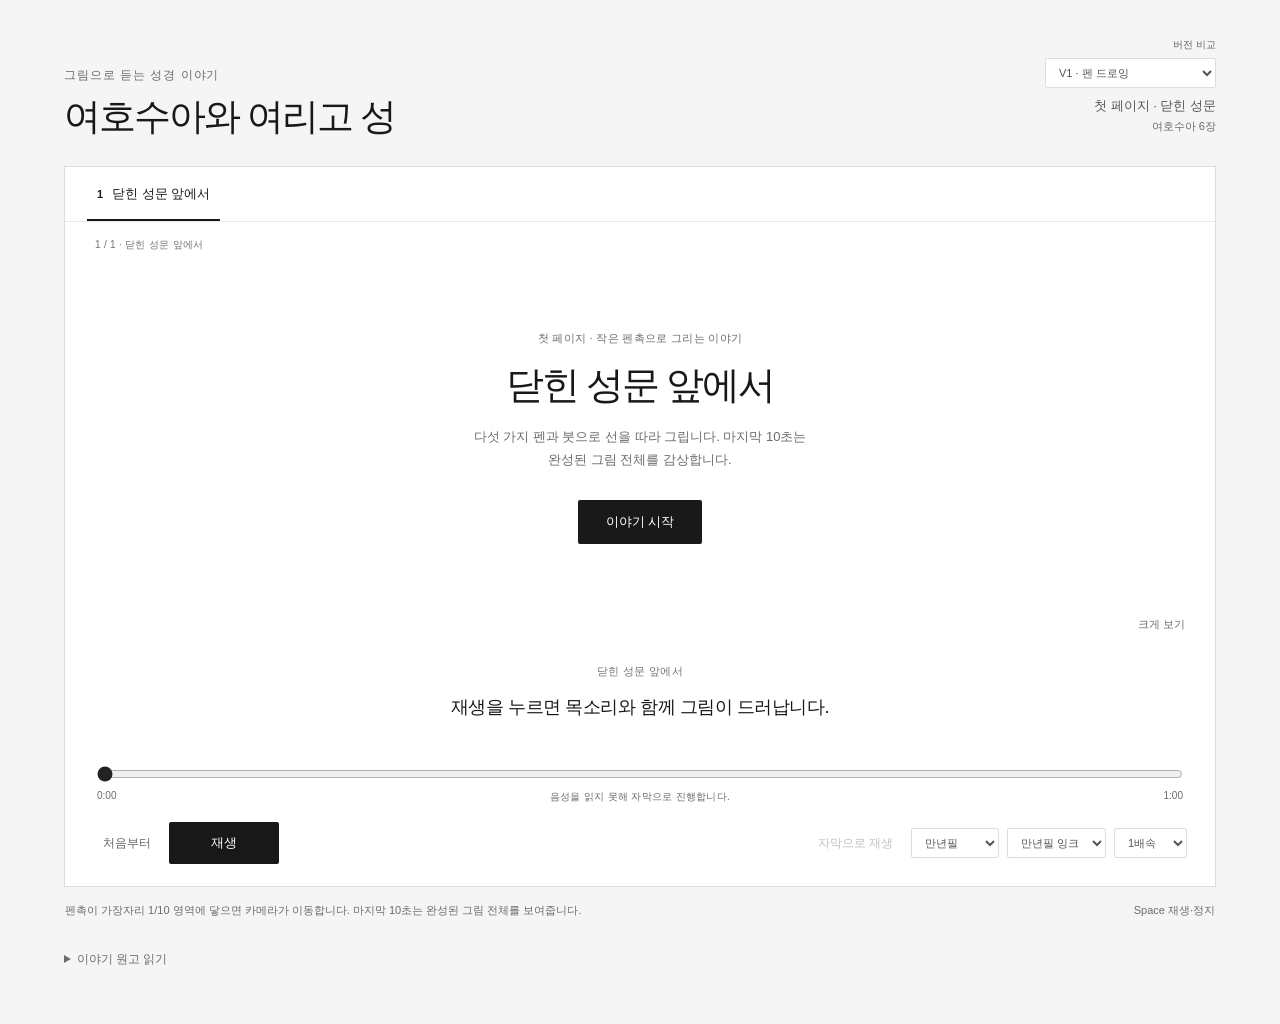
==== v1/index.html @ b448f4a0 "Publish J001 with mobile V2 default and V1 comparison" ====
<!doctype html>
<html lang="ko">
<head>
  <meta charset="UTF-8">
  <meta name="viewport" content="width=device-width, initial-scale=1">
  <meta name="theme-color" content="#f5f5f5">
  <meta name="description" content="펜촉이 실제 그림의 선을 따라 움직이는 여호수아 이야기 첫 페이지.">
  <title>여호수아와 여리고 성 · 잉크 이야기</title>
  <link rel="stylesheet" href="./styles.css">
  <link rel="stylesheet" href="../mobile.css">
  <link rel="icon" href="../favicon.svg" type="image/svg+xml">
  <script type="module" src="./app.js"></script>
  <script type="module" src="../versions.js"></script>
</head>
<body>
  <main class="page">
    <header class="heading">
      <div>
        <p class="overline">그림으로 듣는 성경 이야기</p>
        <h1>여호수아와 여리고 성</h1>
      </div>
      <div class="heading-options"><label class="version-label" for="version-picker">버전 비교</label><select id="version-picker" aria-label="버전 비교" data-base="../"><option value="v1" selected>V1 · 펜 드로잉</option><option value="v2">V2 · 두 사람의 그림 이야기</option></select><p class="reference">첫 페이지 · 닫힌 성문<span>여호수아 6장</span></p></div>
    </header>

    <section class="player" id="player" aria-label="그림 이야기 재생기" data-state="loading">
      <nav class="chapters single-page" aria-label="첫 페이지">
        <button type="button" data-chapter="0" aria-current="step" disabled><span>1</span>닫힌 성문 앞에서</button>
      </nav>

      <div class="stage" id="stage">
        <canvas id="scene" aria-label="펜과 붓이 선을 따라 그려내는 첫 페이지 그림"></canvas>
        <div class="intro" id="intro">
          <p class="intro-kicker">첫 페이지 · 작은 펜촉으로 그리는 이야기</p>
          <h2>닫힌 성문 앞에서</h2>
          <p id="load-message">그림과 목소리를 준비하고 있습니다.</p>
          <button type="button" id="start" disabled>이야기 시작</button>
        </div>
        <div class="scene-note" id="scene-note" aria-hidden="true">첫 번째 장면</div>
        <button class="expand" id="fullscreen" type="button" title="전체 화면" aria-label="전체 화면">크게 보기</button>
      </div>

      <div class="narration">
        <p class="chapter-title" id="chapter-title">닫힌 성문 앞에서</p>
        <p class="caption" id="caption" aria-live="off">재생을 누르면 목소리와 함께 그림이 드러납니다.</p>
      </div>

      <div class="timeline">
        <label for="seek" class="sr-only">이야기 재생 위치</label>
        <input id="seek" type="range" min="0" max="100" step="any" value="0" disabled aria-valuetext="시작 전">
        <div class="timecodes"><output id="current-time" aria-live="off">0:00</output><span id="playback-status" role="status">준비 중</span><output id="total-time" aria-live="off">0:00</output></div>
      </div>

      <div class="controls">
        <div class="transport">
          <button id="restart" class="quiet" type="button" disabled>처음부터</button>
          <button id="previous" class="step" type="button" aria-label="이전 장면" disabled hidden>이전</button>
          <button id="play" class="primary" type="button" disabled>재생</button>
          <button id="next" class="step" type="button" aria-label="다음 장면" disabled hidden>다음</button>
        </div>
        <details class="drawing-settings" id="drawing-settings" open><summary>그리기 설정</summary>
        <div class="preferences">
          <button id="mute" class="quiet" type="button" aria-pressed="false">음성 켜짐</button>
          <label for="pen-kind" class="sr-only">그리기 도구</label>
          <select id="pen-kind" aria-label="그리기 도구"><option value="fountain">만년필</option><option value="ballpoint">볼펜</option><option value="pencil">연필</option><option value="korean">한국 먹붓</option><option value="western">서양식 붓</option></select>
          <label for="ink-kind" class="sr-only">잉크 질감</label>
          <select id="ink-kind" aria-label="잉크 질감"><option value="crisp">또렷한 잉크</option><option value="fountain" selected>만년필 잉크</option><option value="soft">번지는 잉크</option><option value="meok">먹</option><option value="watercolor">흑백 수채</option></select>
          <label for="speed" class="sr-only">재생 속도</label>
          <select id="speed" aria-label="재생 속도"><option value="0.75">0.75배</option><option value="1" selected>1배속</option><option value="1.25">1.25배</option><option value="1.5">1.5배</option><option value="2">2배속</option></select>
        </div>
        </details>
      </div>
      <audio id="narrator" preload="metadata" playsinline></audio>
    </section>

    <footer class="footnote"><p>펜촉이 가장자리 1/10 영역에 닿으면 카메라가 이동합니다. 마지막 10초는 완성된 그림 전체를 보여줍니다.</p><span>Space 재생·정지</span></footer>
    <details class="transcript"><summary>이야기 원고 읽기</summary><div id="transcript"></div></details>
    <noscript>이 이야기를 재생하려면 브라우저의 JavaScript를 켜 주세요.</noscript>
  </main>
</body>
</html>
---- v1/styles.css ----
:root { color-scheme: light; font-family: -apple-system, BlinkMacSystemFont, "Apple SD Gothic Neo", "Noto Sans KR", sans-serif; color: #181818; background: #f5f5f5; font-synthesis: none; }
* { box-sizing: border-box; }
body { margin: 0; }
button, select, input { font: inherit; }
button, select { touch-action: manipulation; }
button { cursor: pointer; border: 0; background: none; color: inherit; }
button:disabled { cursor: default; opacity: .4; }
button:focus-visible, select:focus-visible, summary:focus-visible { outline: 2px solid #202020; outline-offset: 5px; }
.page { max-width: 1224px; margin: 0 auto; padding: 38px 36px 56px; }
.heading { display: flex; align-items: flex-end; justify-content: space-between; gap: 24px; margin-bottom: 26px; }
.overline { font-size: 12px; letter-spacing: .08em; color: #737373; margin: 0 0 10px; }
h1 { margin: 0; font-size: clamp(25px, 3vw, 37px); line-height: 1.25; letter-spacing: -.055em; font-weight: 650; }
.reference { margin: 0 0 3px; text-align: right; font-size: 13px; color: #555; line-height: 1.8; }
.reference span { display: block; color: #888; font-size: 11px; }
.heading-options { display: flex; align-items: flex-end; flex-direction: column; gap: 6px; }
.version-label { font-size: 10px; color: #666; }
.heading-options select { max-width: 230px; }
.player { background: white; border: 1px solid #ddd; overflow: hidden; }
.chapters { display: grid; grid-template-columns: repeat(4, 1fr); border-bottom: 1px solid #e9e9e9; padding: 0 22px; }
.chapters.single-page { grid-template-columns: 1fr; }
.chapters.single-page button { width: fit-content; }
.chapters button { text-align: left; padding: 18px 10px 16px; color: #838383; border-bottom: 2px solid transparent; font-size: 13px; white-space: nowrap; }
.chapters button span { display: inline-block; margin-right: 9px; font-size: 11px; font-variant-numeric: tabular-nums; }
.chapters button[aria-current="step"] { color: #181818; border-bottom-color: #181818; font-weight: 600; }
.chapters button.is-complete { color: #555; }
.stage { width: 100%; height: clamp(240px, calc(100dvh - 470px), 610px); min-height: 220px; position: relative; background: white; overflow: hidden; }
#scene { display: block; width: 100%; height: 100%; }
.intro { position: absolute; inset: 0; display: flex; flex-direction: column; align-items: center; justify-content: center; text-align: center; background: rgb(255 255 255 / .97); padding: 24px; transition: opacity .4s; }
.intro[hidden] { display: none; }
.intro h2 { font-size: clamp(24px, 3vw, 38px); font-weight: 500; letter-spacing: -.055em; margin: 14px 0; }
.intro-kicker { font-size: 11px; color: #777; letter-spacing: .03em; margin: 0; }
#load-message { margin: 0 0 28px; color: #777; font-size: 13px; line-height: 1.8; max-width: 360px; word-break: keep-all; }
#start { background: #191919; color: white; border-radius: 2px; padding: 13px 28px; font-size: 13px; }
.scene-note { position: absolute; top: 14px; left: 26px; font-size: 10px; letter-spacing: .03em; color: #999; pointer-events: none; }
.expand { position: absolute; bottom: 12px; right: 22px; color: #6b6b6b; font-size: 11px; padding: 8px; background: rgb(255 255 255 / .92); }
.narration { max-width: 850px; margin: 0 auto; padding: 12px 34px 10px; min-height: 110px; text-align: center; }
.chapter-title { font-size: 11px; letter-spacing: .03em; color: #999; margin: 0 0 12px; }
.caption { font-size: clamp(15px, 1.7vw, 18px); line-height: 1.8; letter-spacing: -.025em; word-break: keep-all; margin: 0; min-height: 64px; }
.timeline { padding: 0 32px; }
input[type="range"] { accent-color: #222; width: 100%; height: 18px; margin: 0; cursor: pointer; }
.timecodes { display: flex; justify-content: space-between; font-size: 10px; font-variant-numeric: tabular-nums; color: #777; margin-top: 3px; }
#playback-status { color: #777; letter-spacing: .03em; }
.controls { display: flex; align-items: center; justify-content: space-between; padding: 18px 28px 22px; gap: 20px; }
.transport, .preferences { display: flex; align-items: center; gap: 8px; }
.preferences { flex-wrap: wrap; justify-content: flex-end; }
.primary { min-width: 110px; padding: 12px 22px; background: #181818; color: white; border-radius: 2px; font-size: 13px; }
.primary:hover:not(:disabled), #start:hover:not(:disabled) { background: #383838; }
.quiet, .step { padding: 12px 10px; font-size: 12px; color: #666; }
.step { color: #333; }
select { background: white; color: #555; border: 1px solid #ddd; border-radius: 2px; padding: 7px 9px; font-size: 11px; }
.footnote { display: flex; align-items: baseline; justify-content: space-between; gap: 20px; padding: 14px 1px; color: #888; font-size: 11px; line-height: 1.8; }
.footnote p { margin: 0; }
.footnote span { flex-shrink: 0; }
.transcript { margin-top: 16px; font-size: 12px; color: #777; }
summary { cursor: pointer; display: list-item; width: fit-content; }
#transcript { max-width: 680px; padding: 22px 0; color: #555; font-size: 14px; line-height: 2; word-break: keep-all; }
#transcript h3 { font-weight: 600; color: #222; margin: 30px 0 14px; }
#transcript p { margin: 0 0 14px; white-space: pre-line; }
.sr-only { position: absolute; width: 1px; height: 1px; padding: 0; margin: -1px; overflow: hidden; clip: rect(0, 0, 0, 0); white-space: nowrap; border: 0; }
.player:fullscreen { width: 100%; height: 100dvh; display: flex; flex-direction: column; border: none; background: white; }
.player:fullscreen .stage { flex: 1; height: auto; }
.player:fullscreen .narration { width: 100%; }
/* Small secondary labels remain readable against the white player. */
.chapters button, .scene-note, .chapter-title, .reference span, .footnote { color: #737373; }
.overline, .reference span, .footnote, .transcript, .timecodes, #playback-status, .intro-kicker, #load-message { color: #6b6b6b; }
.intro, .expand, .scene-note { background: #fff; }
.scene-note { padding: 2px 4px; }
@media (min-width: 1500px) { .page { padding-top: 48px; } }
@media (min-width: 701px) and (max-height: 800px) {
  .page { padding: 18px 32px 28px; }
  .heading { margin-bottom: 15px; }
  h1 { font-size: 28px; }
  .overline { font-size: 10px; margin-bottom: 6px; }
  .chapters button { padding-top: 12px; padding-bottom: 11px; font-size: 12px; }
  .stage { height: clamp(180px, calc(100dvh - 370px), 460px); min-height: 180px; }
  .narration { min-height: 86px; padding-top: 8px; padding-bottom: 4px; }
  .chapter-title { margin-bottom: 6px; font-size: 10px; }
  .caption { font-size: 15px; line-height: 1.7; min-height: 51px; }
  .controls { padding-top: 12px; padding-bottom: 14px; }
  .primary { padding-top: 10px; padding-bottom: 10px; }
}
@media (max-width: 700px) {
  .page { padding: 24px 14px 36px; }
  .heading { margin-bottom: 20px; gap: 12px; }
  .heading { flex-wrap: wrap; }
  .heading-options { flex-direction: row; align-items: center; gap: 8px; }
  .reference { display: none; }
  .chapters { padding: 0 7px; }
  .chapters button { font-size: 11px; padding: 16px 5px 14px; text-align: center; }
  .chapters button span { margin-right: 5px; }
  .stage { height: clamp(200px, min(62vw, calc(100dvh - 455px)), 400px); min-height: 200px; }
  .scene-note { left: 15px; font-size: 9px; }
  .expand { right: 10px; bottom: 4px; }
  .narration { padding: 12px 20px 6px; min-height: 136px; }
  .caption { font-size: 15px; min-height: 80px; line-height: 1.85; }
  .timeline { padding: 0 20px; }
  .controls { padding: 14px 14px 18px; gap: 8px; flex-wrap: wrap; }
  .transport { gap: 1px; }
  .primary { min-width: 82px; padding: 12px 16px; }
  .quiet, .step { padding: 11px 7px; font-size: 11px; }
  .preferences { gap: 5px; width: 100%; justify-content: center; }
  .footnote { display: block; font-size: 10px; padding: 12px 2px; }
  .footnote span { display: none; }
}
@media (max-width: 390px) { .controls { justify-content: center; } .preferences { width: 100%; justify-content: center; } }
@media (prefers-reduced-motion: reduce) { .intro { transition: none; } }
---- mobile.css ----
.drawing-settings { margin: 0; }
.drawing-settings > summary { display: none; }
.player.is-expanded { position: fixed; inset: 0; z-index: 100; width: 100%; height: 100dvh; display: flex; flex-direction: column; background: #fff; border: 0; padding-bottom: env(safe-area-inset-bottom); }
.player.is-expanded .stage { flex: 1; height: auto; min-height: 140px; }
.player.is-expanded .narration { width: 100%; }
body.has-expanded-player { overflow: hidden; }
@media (max-width: 700px) {
  .page { padding: max(18px,env(safe-area-inset-top)) 12px calc(28px + env(safe-area-inset-bottom)); }
  .heading { align-items: flex-start; gap: 12px; margin-bottom: 16px; }
  .overline { margin-bottom: 7px; font-size: 10px; }
  h1 { font-size: clamp(24px,6.5vw,32px); }
  .heading-options { width: 100%; display: flex; flex-direction: row; align-items: center; gap: 10px; }
  .version-label { flex-shrink: 0; font-size: 11px; }
  .heading-options select { flex: 1; min-width: 0; max-width: 310px; min-height: 44px; font-size: 16px; }
  .chapters { padding: 0 12px; }
  .chapters button { padding: 12px 2px 10px; font-size: 11px; }
  .stage { height: clamp(200px,min(70vw,calc(100svh - 420px)),360px); min-height: 180px; }
  .intro { padding: 18px; }
  .intro-kicker { font-size: 10px; }
  .intro h2 { margin: 10px 0; font-size: 25px; }
  #load-message { font-size: 12px; margin-bottom: 18px; max-width: 280px; }
  #start { min-height: 46px; padding: 11px 24px; font-size: 14px; }
  .scene-note { top: 8px; left: 10px; font-size: 9px; }
  .expand { min-height: 40px; padding: 9px; right: 6px; }
  .narration { min-height: 132px; padding: 12px 16px 8px; }
  .chapter-title { margin-bottom: 8px; }
  .speakers { margin-bottom: 7px; }
  .speakers span { font-size: 10px; padding: 3px 9px; }
  .caption { font-size: 15px; line-height: 1.75; min-height: 78px; }
  .timeline { padding: 0 16px; }
  input[type="range"] { height: 32px; }
  .timecodes { margin-top: 0; font-size: 10px; gap: 8px; }
  #playback-status { text-align: center; }
  .controls { padding: 14px 16px 12px; gap: 10px; }
  .transport { width: 100%; justify-content: center; gap: 10px; }
  .transport .primary { flex: 1; max-width: 200px; min-height: 46px; font-size: 14px; }
  .transport .quiet { min-width: 80px; min-height: 44px; font-size: 12px; }
  .drawing-settings { width: 100%; border-top: 1px solid #eee; padding-top: 3px; }
  .drawing-settings > summary { display: flex; align-items: center; justify-content: center; gap: 7px; width: 100%; min-height: 40px; font-size: 12px; color: #555; list-style: none; }
  .drawing-settings > summary::-webkit-details-marker { display: none; }
  .drawing-settings > summary::after { content: '+'; font-size: 17px; }
  .drawing-settings[open] > summary::after { content: '−'; }
  .preferences { display: grid; width: 100%; grid-template-columns: repeat(2,minmax(0,1fr)); gap: 8px; padding: 4px 0 8px; }
  .preferences select,.preferences button { width: 100%; min-width: 0; min-height: 44px; margin: 0; font-size: 16px; }
  .preferences button { border: 1px solid #ddd; }
  .footnote { margin-top: 1px; padding: 11px 3px; font-size: 10px; line-height: 1.7; }
  .transcript { margin: 12px 3px 0; }
  .transcript summary { min-height: 40px; padding-top: 10px; }
  .player:fullscreen .narration,.player.is-expanded .narration { min-height: 100px; }
  .player:fullscreen .caption,.player.is-expanded .caption { min-height: 52px; }
}
@media (max-width: 700px) and (max-height: 740px) {
  .page { padding-top: 12px; }
  .heading { gap: 8px; margin-bottom: 10px; }
  .overline { font-size: 9px; margin-bottom: 4px; }
  h1 { font-size: 24px; }
  .stage { height: 180px; min-height: 160px; }
  .narration { min-height: 120px; padding-top: 8px; }
  .caption { min-height: 72px; font-size: 14px; }
  .controls { padding-top: 10px; }
}
@media (max-width: 700px) and (max-height: 600px) {
  .stage { height: 160px; }
  .narration { min-height: 110px; }
  .heading { margin-bottom: 8px; }
}
@media (max-width: 950px) and (orientation: landscape) and (max-height: 550px) {
  .page { padding: 10px 14px 22px; }
  .heading { flex-wrap: nowrap; align-items: center; gap: 18px; margin-bottom: 10px; }
  .heading h1 { font-size: 24px; }
  .overline,.reference { display: none; }
  .heading-options { width: auto; flex-direction: row; align-items: center; }
  .heading-options select { min-height: 40px; font-size: 14px; }
  .player:not(:fullscreen):not(.is-expanded) { display: grid; grid-template-columns: minmax(0,1.15fr) minmax(260px,.85fr); grid-template-rows: auto auto minmax(0,1fr); }
  .player:not(:fullscreen):not(.is-expanded) .chapters { display: none; }
  .player:not(:fullscreen):not(.is-expanded) .stage { grid-column: 1; grid-row: 1 / span 3; height: calc(100svh - 90px); min-height: 200px; }
  .player:not(:fullscreen):not(.is-expanded) .narration { grid-column: 2; grid-row: 1; min-height: 90px; width: 100%; padding: 12px 14px 4px; }
  .player:not(:fullscreen):not(.is-expanded) .chapter-title { display: none; }
  .player:not(:fullscreen):not(.is-expanded) .caption { min-height: 48px; font-size: 13px; line-height: 1.6; }
  .player:not(:fullscreen):not(.is-expanded) .timeline { grid-column: 2; grid-row: 2; padding: 0 14px; }
  .player:not(:fullscreen):not(.is-expanded) .controls { grid-column: 2; grid-row: 3; align-self: end; padding: 8px 14px; flex-wrap: wrap; gap: 5px; }
  .transport { width: 100%; justify-content: center; }
  .transport .primary { flex: 1; min-height: 44px; }
  .drawing-settings { width: 100%; }
  .drawing-settings > summary { display: flex; justify-content: center; align-items: center; width: 100%; min-height: 36px; font-size: 12px; }
  .preferences { display: grid; grid-template-columns: repeat(2,minmax(0,1fr)); gap: 5px; max-height: 106px; overflow: auto; padding-bottom: 5px; }
  .preferences select,.preferences button { min-width: 0; min-height: 40px; width: 100%; }
  .player:fullscreen .chapters,.player:fullscreen .chapter-title,.player.is-expanded .chapters,.player.is-expanded .chapter-title { display: none; }
  .player:fullscreen .narration,.player.is-expanded .narration { min-height: 64px; padding: 5px 18px; }
  .player:fullscreen .speakers,.player.is-expanded .speakers { display: none; }
  .player:fullscreen .caption,.player.is-expanded .caption { min-height: 36px; font-size: 13px; line-height: 1.5; }
}
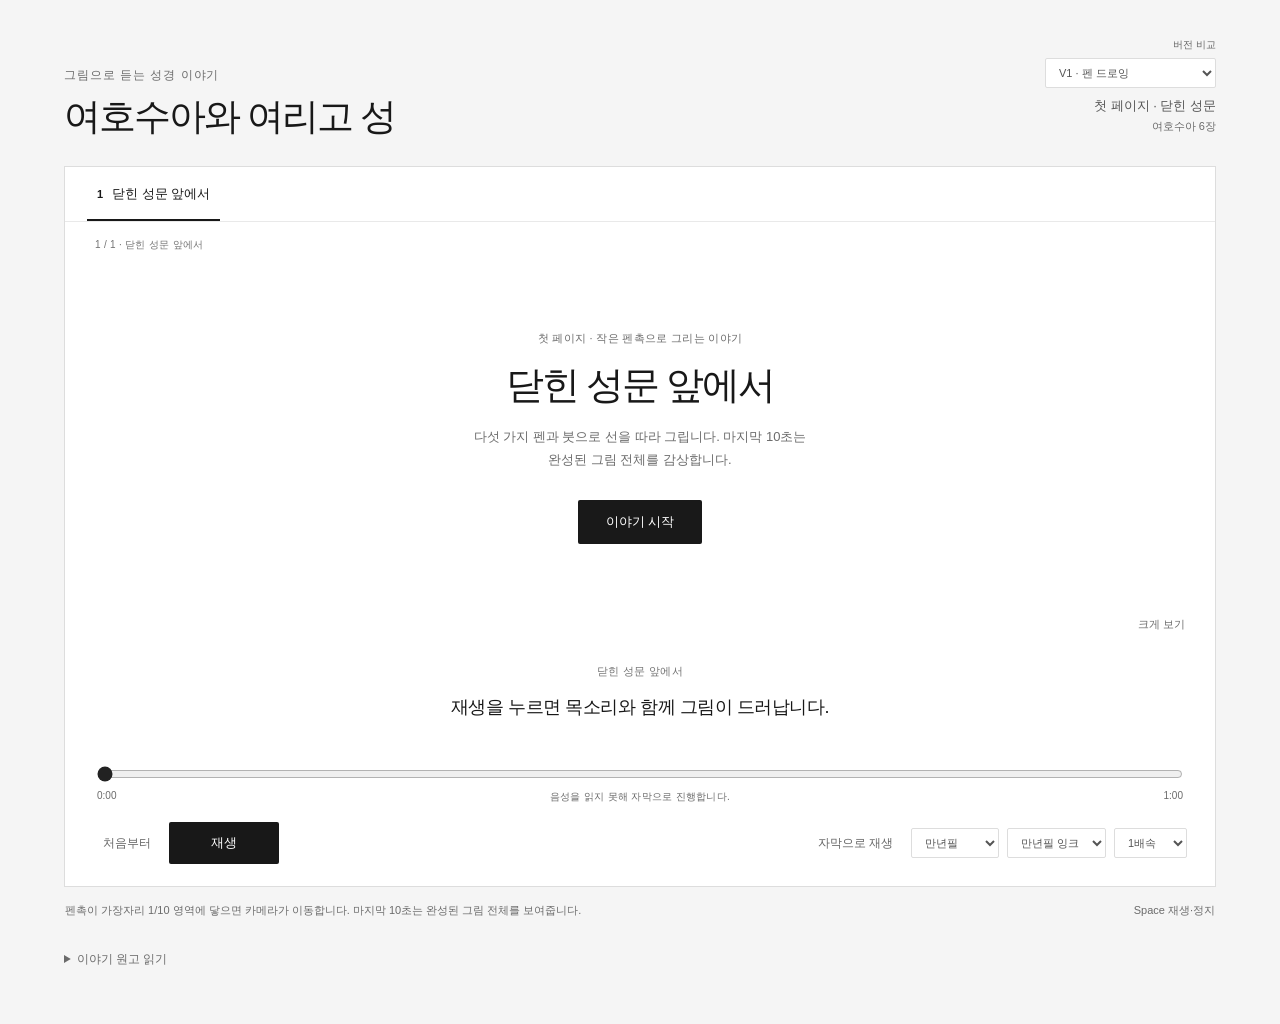
==== commit 674f49e2: "Add V3 sumi underpainting, xuan paper and eight drawing tools" ====
--- a/v1/index.html
+++ b/v1/index.html
@@ -19,7 +19,7 @@
         <p class="overline">그림으로 듣는 성경 이야기</p>
         <h1>여호수아와 여리고 성</h1>
       </div>
-      <div class="heading-options"><label class="version-label" for="version-picker">버전 비교</label><select id="version-picker" aria-label="버전 비교" data-base="../"><option value="v1" selected>V1 · 펜 드로잉</option><option value="v2">V2 · 두 사람의 그림 이야기</option></select><p class="reference">첫 페이지 · 닫힌 성문<span>여호수아 6장</span></p></div>
+      <div class="heading-options"><label class="version-label" for="version-picker">버전 비교</label><select id="version-picker" aria-label="버전 비교" data-base="../"><option value="v1" selected>V1 · 펜 드로잉</option><option value="v2">V2 · 두 사람의 그림 이야기</option><option value="v3">V3 · 화선지와 사군자 먹붓</option></select><p class="reference">첫 페이지 · 닫힌 성문<span>여호수아 6장</span></p></div>
     </header>
 
     <section class="player" id="player" aria-label="그림 이야기 재생기" data-state="loading">
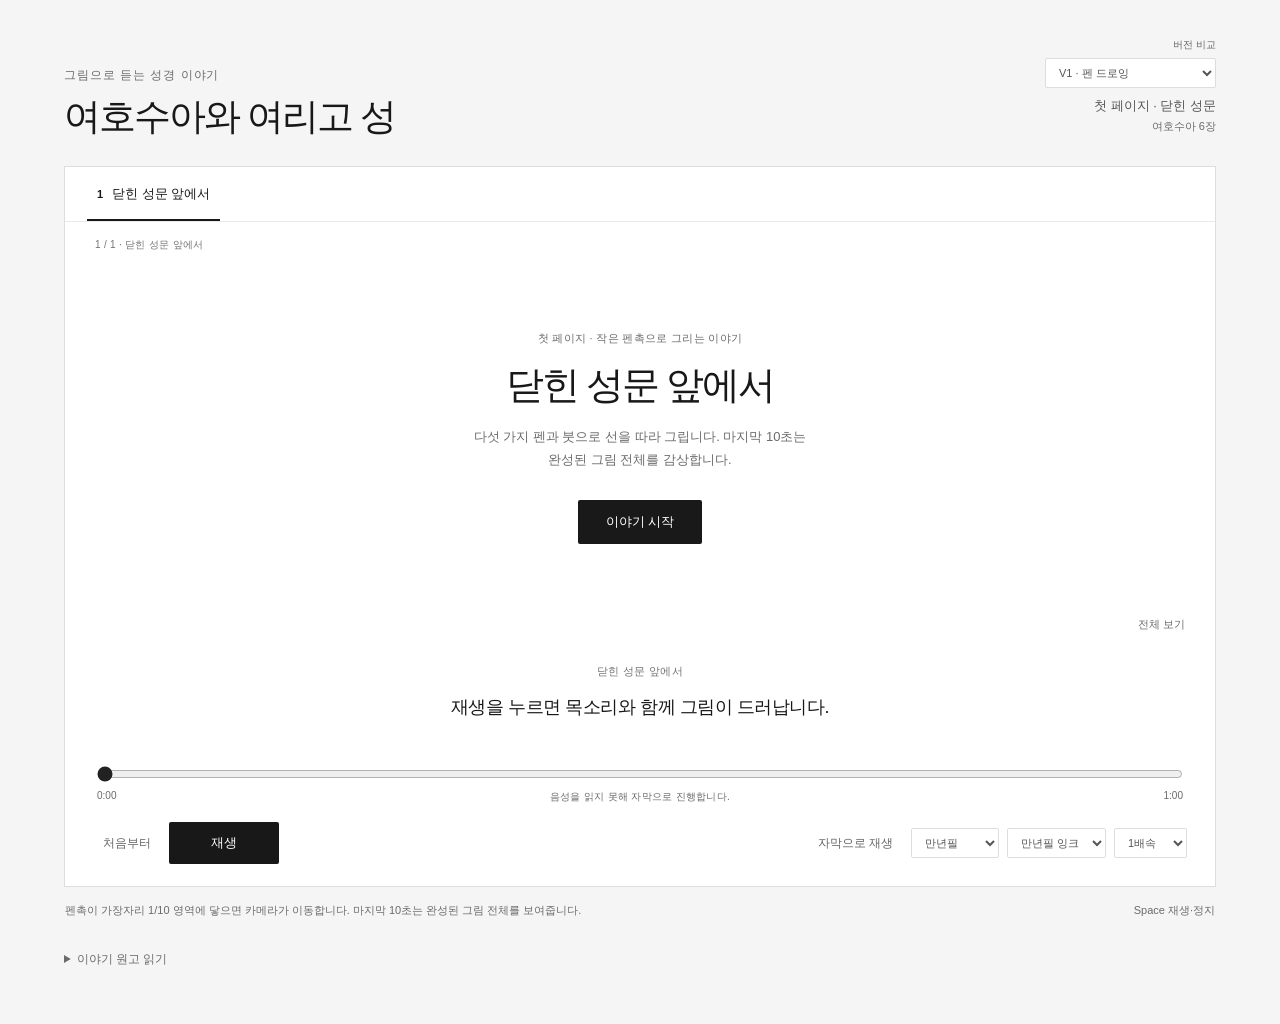
==== commit c25b8540: "Add landscape immersive mobile viewer and default to V3" ====
--- a/v1/index.html
+++ b/v1/index.html
@@ -7,10 +7,10 @@
   <meta name="description" content="펜촉이 실제 그림의 선을 따라 움직이는 여호수아 이야기 첫 페이지.">
   <title>여호수아와 여리고 성 · 잉크 이야기</title>
   <link rel="stylesheet" href="./styles.css">
-  <link rel="stylesheet" href="../mobile.css">
+  <link rel="stylesheet" href="../mobile.css?v=20261023-watch">
   <link rel="icon" href="../favicon.svg" type="image/svg+xml">
-  <script type="module" src="./app.js"></script>
-  <script type="module" src="../versions.js"></script>
+  <script type="module" src="./app.js?v=20261023-watch"></script>
+  <script type="module" src="../versions.js?v=20261023-watch"></script>
 </head>
 <body>
   <main class="page">
@@ -36,7 +36,7 @@
           <button type="button" id="start" disabled>이야기 시작</button>
         </div>
         <div class="scene-note" id="scene-note" aria-hidden="true">첫 번째 장면</div>
-        <button class="expand" id="fullscreen" type="button" title="전체 화면" aria-label="전체 화면">크게 보기</button>
+        <button class="expand" id="fullscreen" type="button" title="가로 전체 화면으로 감상" aria-label="전체 보기" aria-expanded="false" disabled>전체 보기</button>
       </div>
 
       <div class="narration">
--- a/mobile.css
+++ b/mobile.css
@@ -4,6 +4,44 @@
 .player.is-expanded .stage { flex: 1; height: auto; min-height: 140px; }
 .player.is-expanded .narration { width: 100%; }
 body.has-expanded-player { overflow: hidden; }
+/* Watching fills the viewport with the drawing. The ordinary player stays outside
+   the viewing surface; touching its bottom edge reveals a temporary control tray. */
+body.is-watching { overflow: hidden; overscroll-behavior: none; }
+.watch-viewport.is-active { position: fixed; inset: 0; z-index: 1000; background: #fff; overflow: hidden; }
+.watch-viewport::backdrop { background: #fff; }
+.player.is-immersive {
+  position: fixed !important; z-index: 1000; top: 50%; left: 50%; right: auto; bottom: auto;
+  width: var(--watch-width,100vw) !important; height: var(--watch-height,100dvh) !important;
+  max-width: none; margin: 0; padding: 0; border: 0; display: block !important;
+  transform: translate(-50%,-50%); transform-origin: center; background: #fff;
+  overflow: hidden; overscroll-behavior: none;
+}
+.player.is-immersive.is-sideways { transform: translate(-50%,-50%) rotate(90deg); }
+.player.is-immersive::backdrop { background: #fff; }
+.player.is-immersive > :not(.stage):not(.immersive-controls):not(.immersive-reveal) { display: none !important; }
+.player.is-immersive .stage {
+  position: absolute; inset: 0; width: 100% !important; height: 100% !important;
+  min-height: 0 !important; max-height: none; touch-action: none;
+}
+.player.is-immersive .stage .expand,.player.is-immersive .scene-note,.player.is-immersive .intro { display: none !important; }
+.immersive-controls,.immersive-reveal { display: none; }
+.player.is-immersive .immersive-reveal {
+  display: block; position: absolute; left: 0; right: 0; bottom: 0; width: 100%; height: 22%;
+  min-height: 72px; max-height: 115px; z-index: 8; padding: 0; border: 0; background: transparent;
+  touch-action: manipulation;
+}
+.player.is-immersive .immersive-controls {
+  display: block; position: absolute; left: 0; right: 0; bottom: 0; z-index: 9; color: #fff;
+  padding: 28px max(20px,env(safe-area-inset-right)) max(12px,env(safe-area-inset-bottom)) max(20px,env(safe-area-inset-left));
+  background: linear-gradient(transparent,rgba(0,0,0,.78)); touch-action: manipulation;
+}
+.player.is-immersive .immersive-controls[hidden],.player.is-immersive .immersive-reveal[hidden] { display: none; }
+.immersive-controls input[type="range"] { display: block; height: 26px; accent-color: #fff; }
+.watch-actions { display: flex; align-items: center; gap: 18px; }
+.watch-actions button { min-height: 44px; padding: 8px 12px; color: #fff; font-size: 14px; white-space: nowrap; }
+.watch-actions output { font-size: 12px; font-variant-numeric: tabular-nums; }
+#watch-exit { margin-left: auto; }
+.immersive-controls :focus-visible { outline-color: #fff; outline-offset: 1px; }
 @media (max-width: 700px) {
   .page { padding: max(18px,env(safe-area-inset-top)) 12px calc(28px + env(safe-area-inset-bottom)); }
   .heading { align-items: flex-start; gap: 12px; margin-bottom: 16px; }
